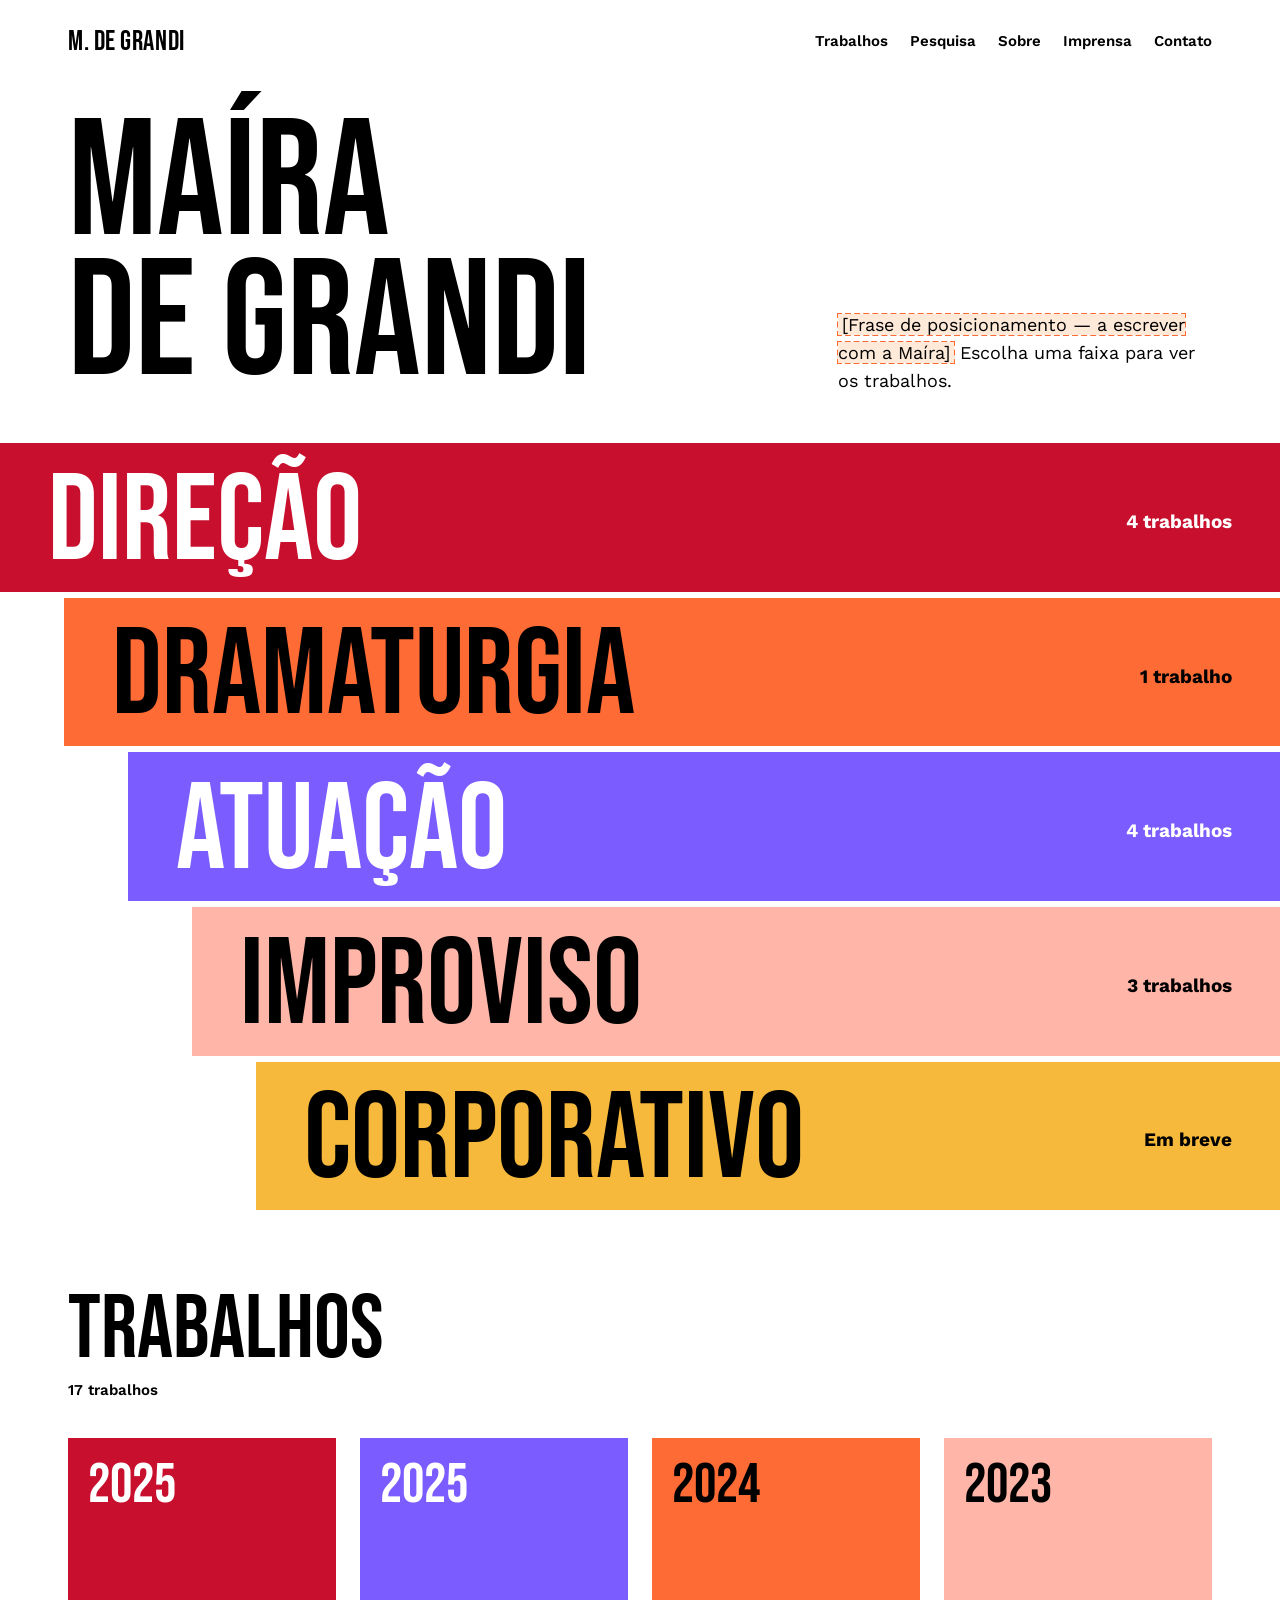
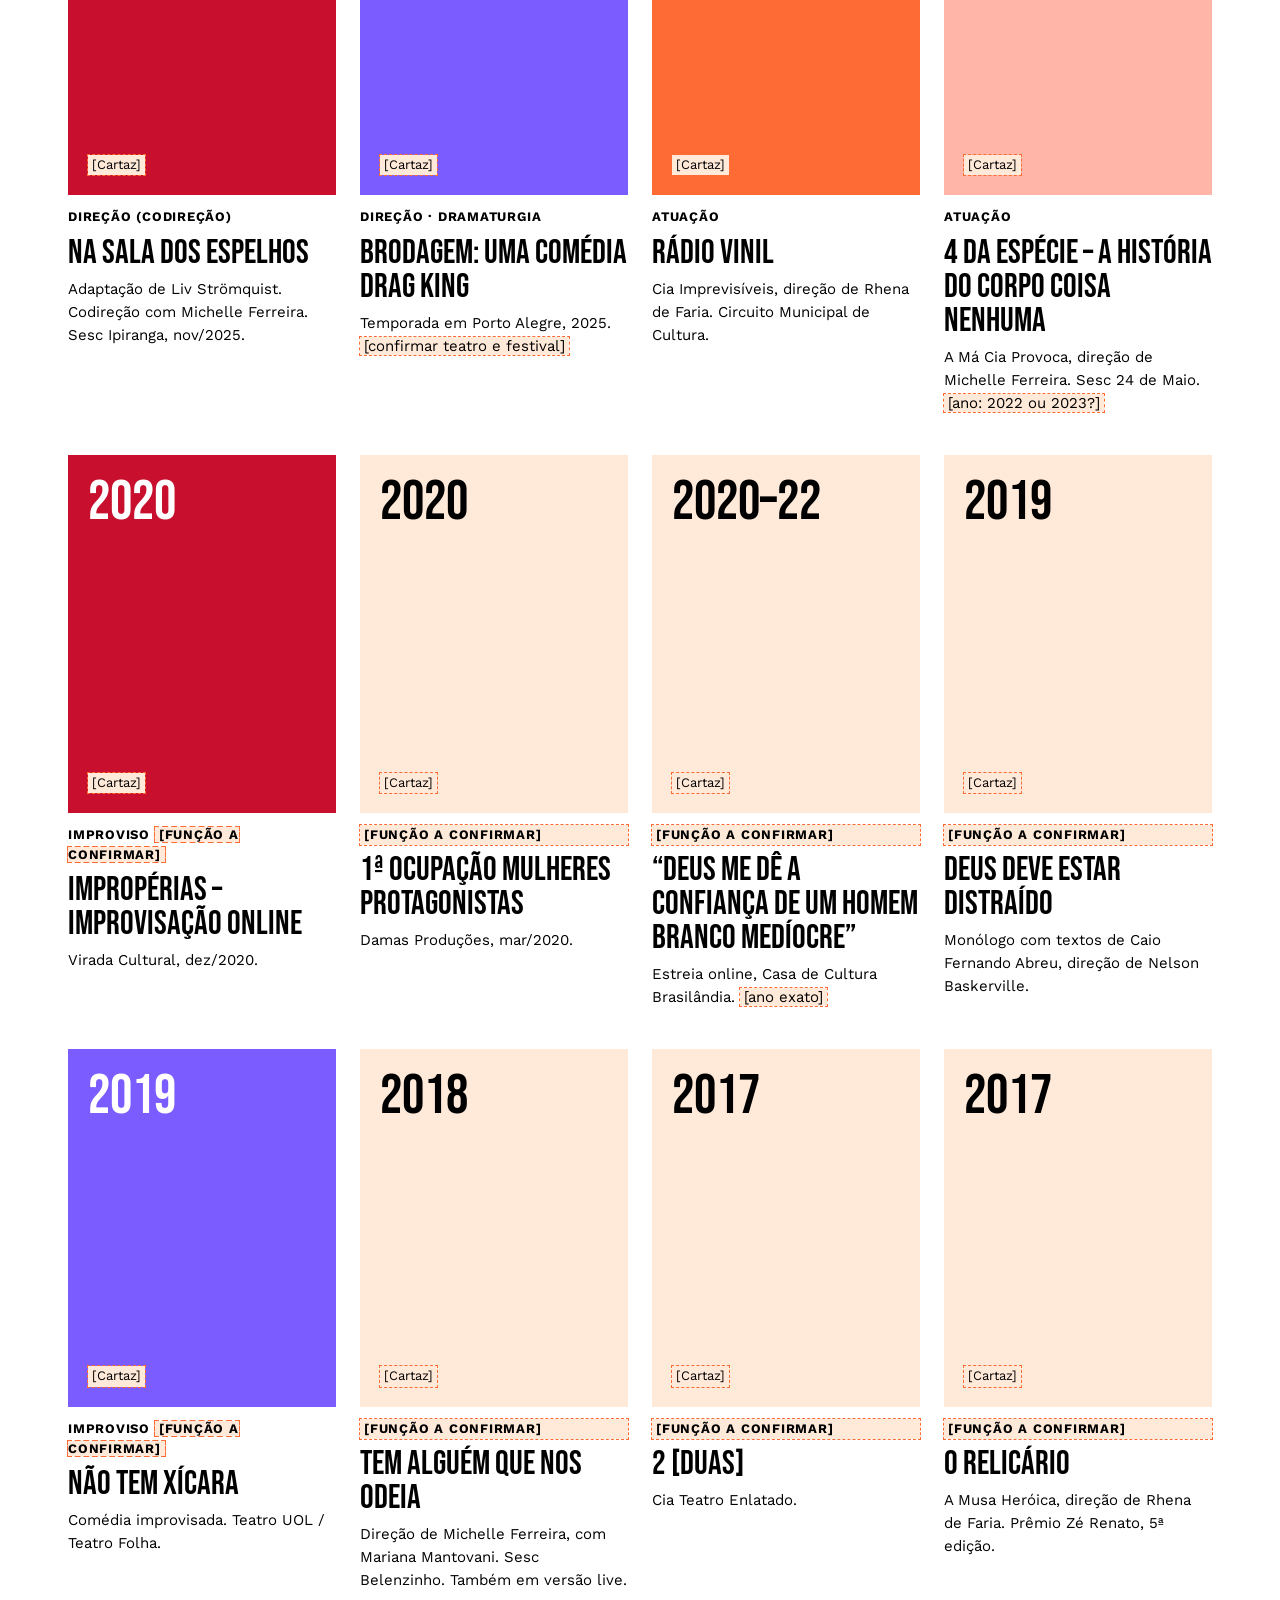
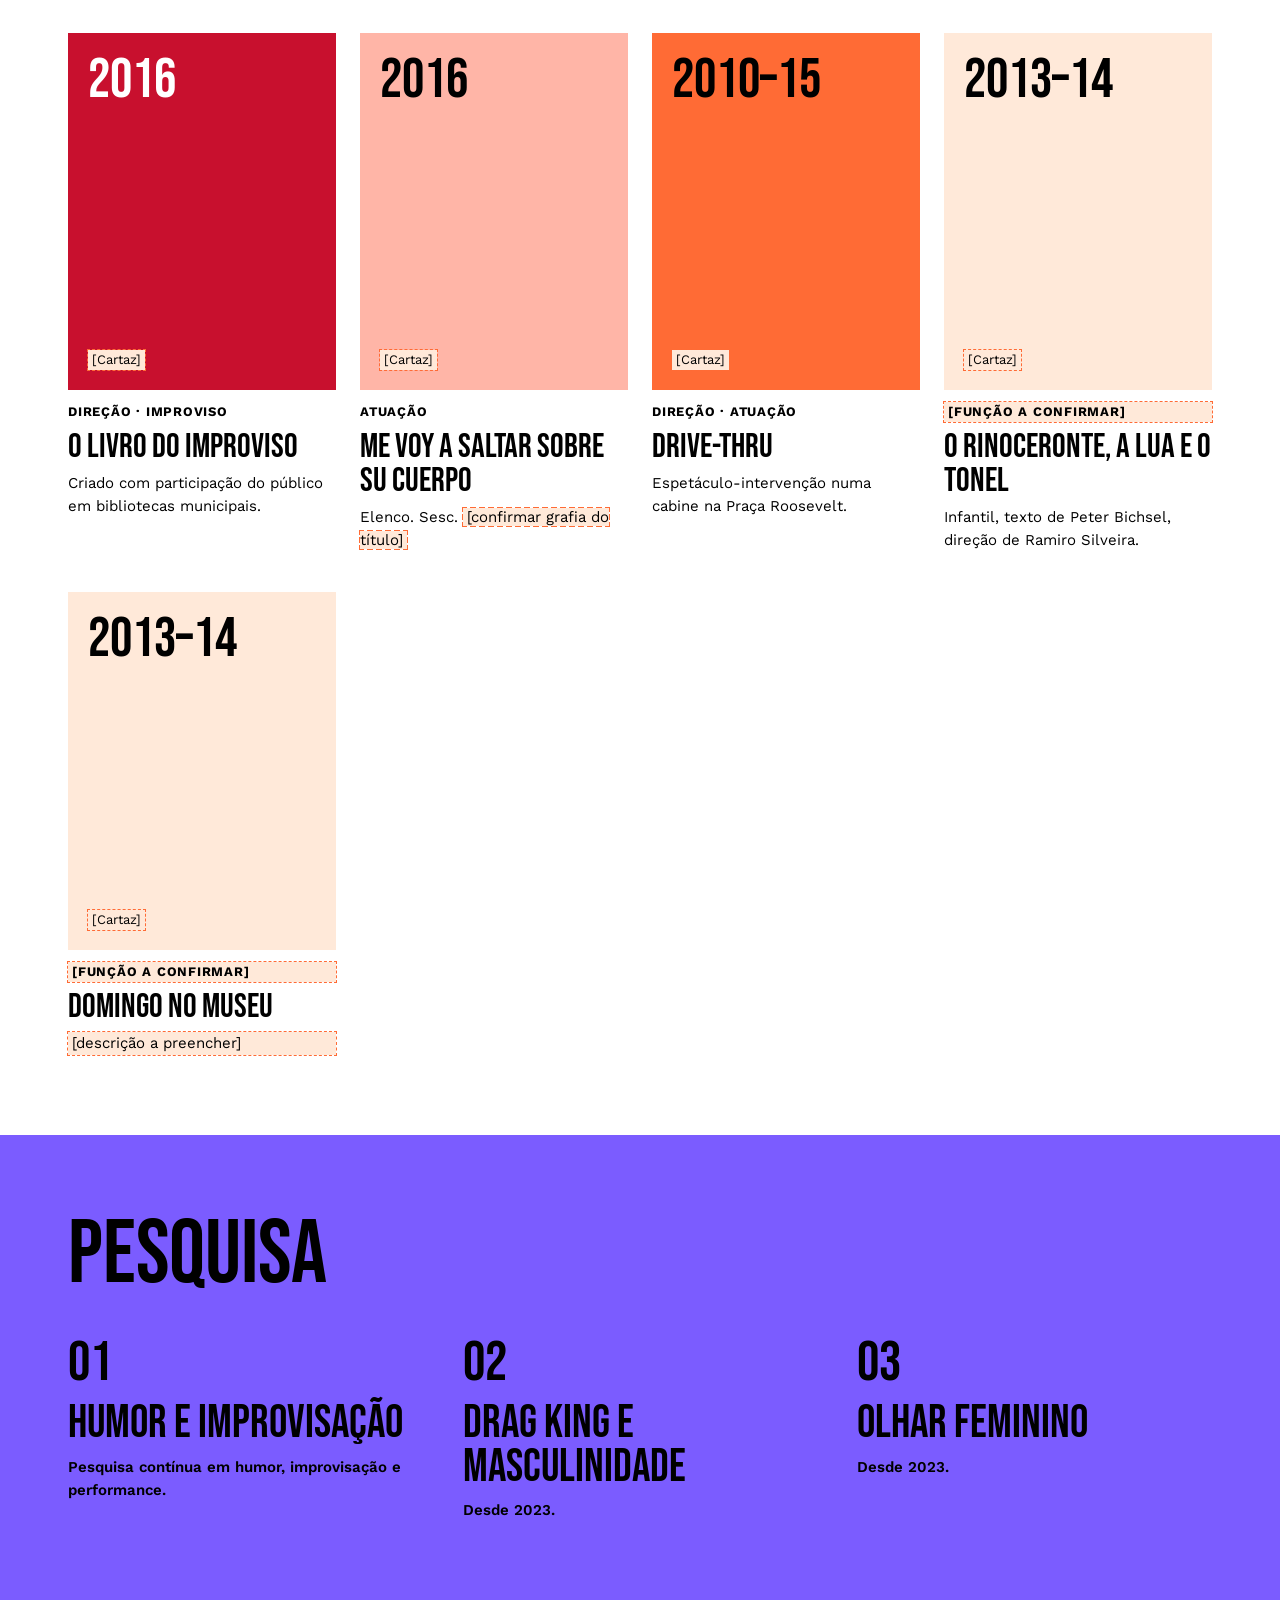
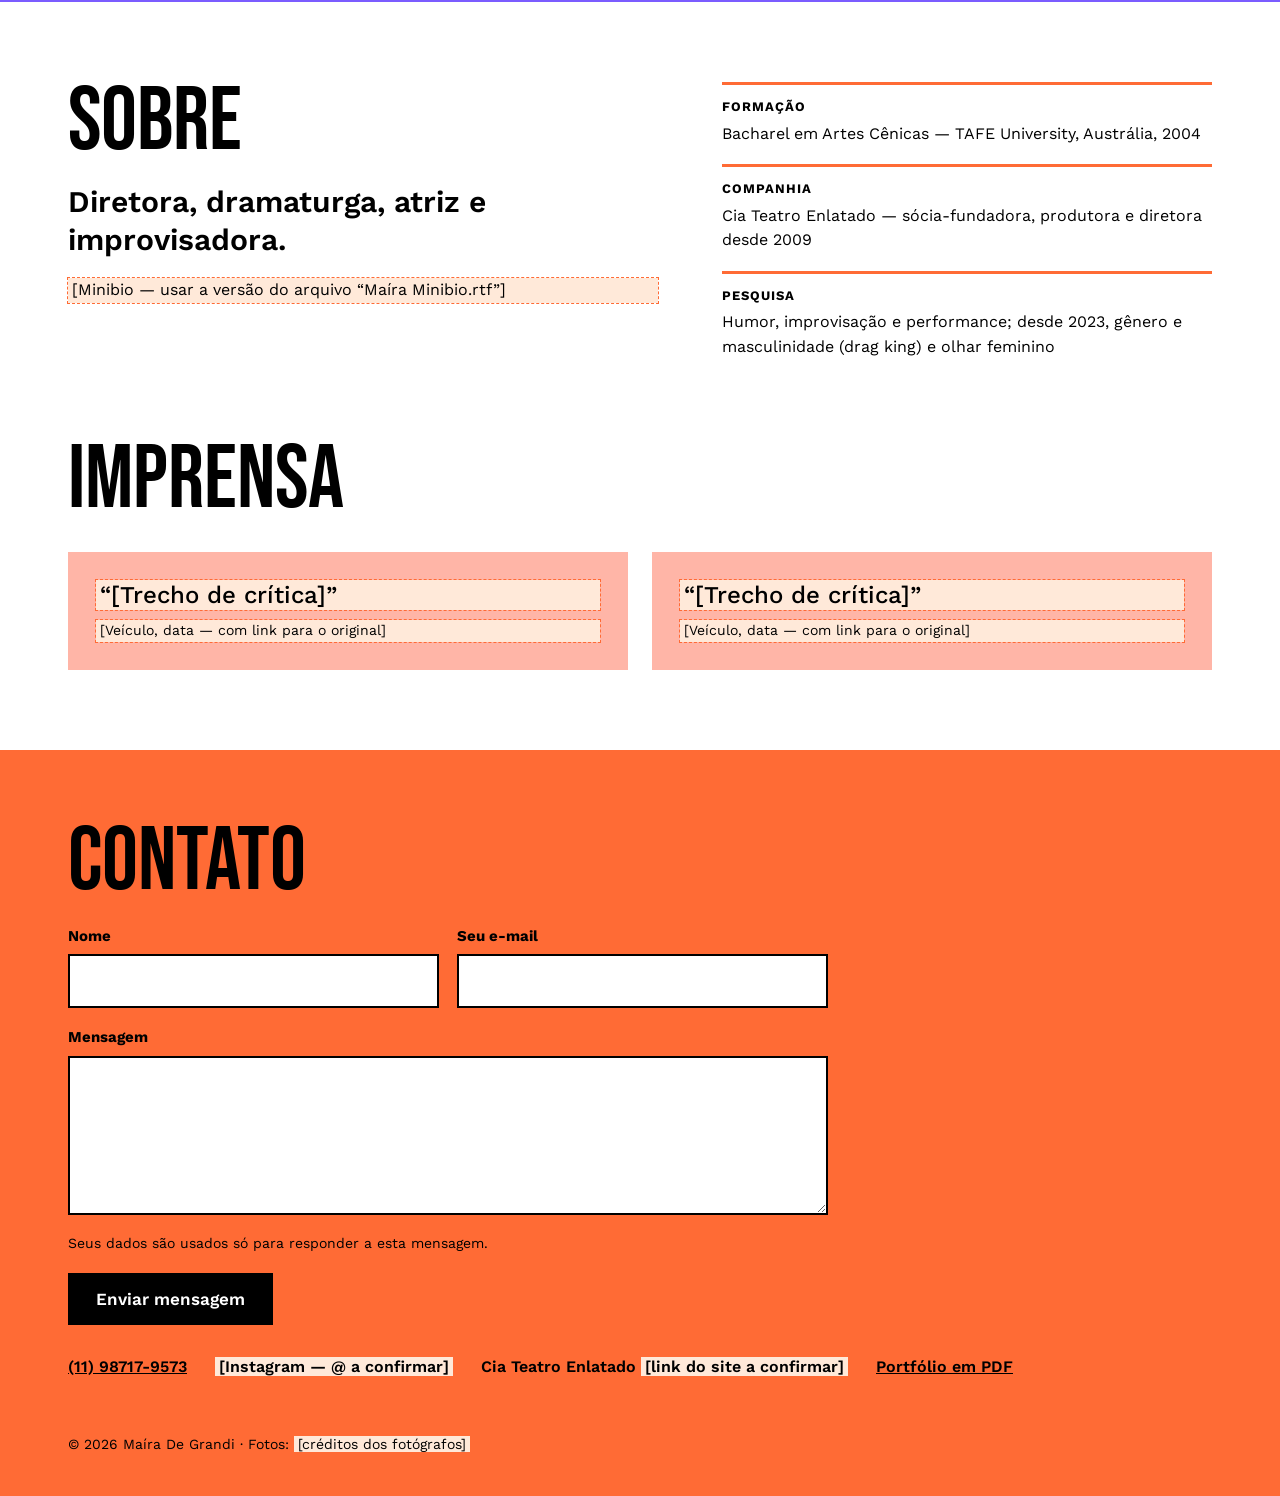
==== index.html @ 003f46dc "Add files via upload" ====
<!doctype html>
<html lang="pt-BR">
<head>
<meta charset="utf-8">
<meta name="viewport" content="width=device-width, initial-scale=1">
<title>Maíra De Grandi — direção, dramaturgia, atuação e improviso</title>
<meta name="description" content="Maíra De Grandi: diretora, dramaturga, atriz e improvisadora. Trabalhos, pesquisa e contato.">
<link rel="canonical" href="https://mairadegrandi.com.br/">
<meta property="og:type" content="website">
<meta property="og:title" content="Maíra De Grandi">
<meta property="og:description" content="Diretora, dramaturga, atriz e improvisadora.">
<meta property="og:url" content="https://mairadegrandi.com.br/">
<link rel="icon" href="favicon.svg" type="image/svg+xml">
<link rel="preload" href="fontes/bebas-neue-latin-400-normal.woff2" as="font" type="font/woff2" crossorigin>
<link rel="stylesheet" href="css/estilo.css">
</head>
<body>

<!--
  COMO ACHAR O QUE FALTA: tudo entre [colchetes] e com a classe "pendente"
  é conteúdo provisório, a preencher antes de publicar.
  Instruções de edição: veja o arquivo COMO-EDITAR.md
-->

<a class="pular" href="#trabalhos">Pular para os trabalhos</a>

<header class="topo-barra">
  <a class="marca" href="#topo">M. De Grandi</a>
  <nav aria-label="Principal" class="menu">
    <a href="#trabalhos">Trabalhos</a>
    <a href="#pesquisa">Pesquisa</a>
    <a href="#sobre">Sobre</a>
    <a href="#imprensa">Imprensa</a>
    <a href="#contato">Contato</a>
  </nav>
</header>

<main>

<section id="topo" class="abertura">
  <h1>Maíra<br>De Grandi</h1>
  <p class="abertura__texto"><span class="pendente">[Frase de posicionamento — a escrever com a Maíra]</span> Escolha uma faixa para ver os trabalhos.</p>
</section>

<!-- FAIXAS: cada botão filtra os trabalhos pelo papel em data-papel -->
<nav aria-label="Filtrar trabalhos por papel" class="faixas" id="faixas">
  <button type="button" class="faixa faixa--direcao" data-papel="direcao" aria-pressed="false" aria-controls="lista-trabalhos">
    <span class="faixa__nome">Direção</span><span class="faixa__estado"></span>
  </button>
  <button type="button" class="faixa faixa--dramaturgia" data-papel="dramaturgia" aria-pressed="false" aria-controls="lista-trabalhos">
    <span class="faixa__nome">Dramaturgia</span><span class="faixa__estado"></span>
  </button>
  <button type="button" class="faixa faixa--atuacao" data-papel="atuacao" aria-pressed="false" aria-controls="lista-trabalhos">
    <span class="faixa__nome">Atuação</span><span class="faixa__estado"></span>
  </button>
  <button type="button" class="faixa faixa--improviso" data-papel="improviso" aria-pressed="false" aria-controls="lista-trabalhos">
    <span class="faixa__nome">Improviso</span><span class="faixa__estado"></span>
  </button>
  <button type="button" class="faixa faixa--corporativo" data-papel="corporativo" aria-pressed="false" aria-controls="lista-trabalhos">
    <span class="faixa__nome">Corporativo</span><span class="faixa__estado"></span>
  </button>
</nav>

<section id="trabalhos" class="secao" aria-labelledby="trabalhos-titulo">
  <div class="secao__cabeca">
    <div>
      <h2 id="trabalhos-titulo">Trabalhos</h2>
      <p class="trabalhos__status" id="trabalhos-status" aria-live="polite"></p>
    </div>
    <button type="button" class="botao botao--violeta" id="ver-todos">Ver todos</button>
  </div>

  <!--
    LISTA DE TRABALHOS
    data-papeis: papéis da Maíra no trabalho, separados por espaço
      (direcao, dramaturgia, atuacao, improviso, corporativo).
      Vazio = função ainda não confirmada (aparece só em "Ver todos").
    card__img--xxx: cor do card (direcao, dramaturgia, atuacao, improviso, corporativo, pendente).
  -->
  <div class="grade" id="lista-trabalhos">

    <article class="card" data-papeis="direcao">
      <div class="card__img card__img--direcao"><span class="card__ano">2025</span><span class="pendente">[Cartaz]</span></div>
      <p class="card__tags">Direção (codireção)</p>
      <h3 class="card__titulo">Na Sala dos Espelhos</h3>
      <p class="card__info">Adaptação de Liv Strömquist. Codireção com Michelle Ferreira. Sesc Ipiranga, nov/2025.</p>
    </article>

    <article class="card" data-papeis="direcao dramaturgia">
      <div class="card__img card__img--atuacao"><span class="card__ano">2025</span><span class="pendente">[Cartaz]</span></div>
      <p class="card__tags">Direção · Dramaturgia</p>
      <h3 class="card__titulo">Brodagem: uma comédia drag king</h3>
      <p class="card__info">Temporada em Porto Alegre, 2025. <span class="pendente">[confirmar teatro e festival]</span></p>
    </article>

    <article class="card" data-papeis="atuacao">
      <div class="card__img card__img--dramaturgia"><span class="card__ano">2024</span><span class="pendente">[Cartaz]</span></div>
      <p class="card__tags">Atuação</p>
      <h3 class="card__titulo">Rádio Vinil</h3>
      <p class="card__info">Cia Imprevisíveis, direção de Rhena de Faria. Circuito Municipal de Cultura.</p>
    </article>

    <article class="card" data-papeis="atuacao">
      <div class="card__img card__img--improviso"><span class="card__ano">2023</span><span class="pendente">[Cartaz]</span></div>
      <p class="card__tags">Atuação</p>
      <h3 class="card__titulo">4 da Espécie – a história do corpo coisa nenhuma</h3>
      <p class="card__info">A Má Cia Provoca, direção de Michelle Ferreira. Sesc 24 de Maio. <span class="pendente">[ano: 2022 ou 2023?]</span></p>
    </article>

    <article class="card" data-papeis="improviso">
      <div class="card__img card__img--direcao"><span class="card__ano">2020</span><span class="pendente">[Cartaz]</span></div>
      <p class="card__tags">Improviso <span class="pendente">[função a confirmar]</span></p>
      <h3 class="card__titulo">ImpropériAs – Improvisação Online</h3>
      <p class="card__info">Virada Cultural, dez/2020.</p>
    </article>

    <article class="card" data-papeis="">
      <div class="card__img card__img--pendente"><span class="card__ano">2020</span><span class="pendente">[Cartaz]</span></div>
      <p class="card__tags pendente">[função a confirmar]</p>
      <h3 class="card__titulo">1ª Ocupação Mulheres Protagonistas</h3>
      <p class="card__info">Damas Produções, mar/2020.</p>
    </article>

    <article class="card" data-papeis="">
      <div class="card__img card__img--pendente"><span class="card__ano">2020–22</span><span class="pendente">[Cartaz]</span></div>
      <p class="card__tags pendente">[função a confirmar]</p>
      <h3 class="card__titulo">“Deus me dê a confiança de um homem branco medíocre”</h3>
      <p class="card__info">Estreia online, Casa de Cultura Brasilândia. <span class="pendente">[ano exato]</span></p>
    </article>

    <article class="card" data-papeis="">
      <div class="card__img card__img--pendente"><span class="card__ano">2019</span><span class="pendente">[Cartaz]</span></div>
      <p class="card__tags pendente">[função a confirmar]</p>
      <h3 class="card__titulo">Deus Deve Estar Distraído</h3>
      <p class="card__info">Monólogo com textos de Caio Fernando Abreu, direção de Nelson Baskerville.</p>
    </article>

    <article class="card" data-papeis="improviso">
      <div class="card__img card__img--atuacao"><span class="card__ano">2019</span><span class="pendente">[Cartaz]</span></div>
      <p class="card__tags">Improviso <span class="pendente">[função a confirmar]</span></p>
      <h3 class="card__titulo">Não Tem Xícara</h3>
      <p class="card__info">Comédia improvisada. Teatro UOL / Teatro Folha.</p>
    </article>

    <article class="card" data-papeis="">
      <div class="card__img card__img--pendente"><span class="card__ano">2018</span><span class="pendente">[Cartaz]</span></div>
      <p class="card__tags pendente">[função a confirmar]</p>
      <h3 class="card__titulo">Tem Alguém que nos Odeia</h3>
      <p class="card__info">Direção de Michelle Ferreira, com Mariana Mantovani. Sesc Belenzinho. Também em versão live.</p>
    </article>

    <article class="card" data-papeis="">
      <div class="card__img card__img--pendente"><span class="card__ano">2017</span><span class="pendente">[Cartaz]</span></div>
      <p class="card__tags pendente">[função a confirmar]</p>
      <h3 class="card__titulo">2 [duas]</h3>
      <p class="card__info">Cia Teatro Enlatado.</p>
    </article>

    <article class="card" data-papeis="">
      <div class="card__img card__img--pendente"><span class="card__ano">2017</span><span class="pendente">[Cartaz]</span></div>
      <p class="card__tags pendente">[função a confirmar]</p>
      <h3 class="card__titulo">O Relicário</h3>
      <p class="card__info">A Musa Heróica, direção de Rhena de Faria. Prêmio Zé Renato, 5ª edição.</p>
    </article>

    <article class="card" data-papeis="direcao improviso">
      <div class="card__img card__img--direcao"><span class="card__ano">2016</span><span class="pendente">[Cartaz]</span></div>
      <p class="card__tags">Direção · Improviso</p>
      <h3 class="card__titulo">O Livro do Improviso</h3>
      <p class="card__info">Criado com participação do público em bibliotecas municipais.</p>
    </article>

    <article class="card" data-papeis="atuacao">
      <div class="card__img card__img--improviso"><span class="card__ano">2016</span><span class="pendente">[Cartaz]</span></div>
      <p class="card__tags">Atuação</p>
      <h3 class="card__titulo">Me voy a saltar sobre su cuerpo</h3>
      <p class="card__info">Elenco. Sesc. <span class="pendente">[confirmar grafia do título]</span></p>
    </article>

    <article class="card" data-papeis="direcao atuacao">
      <div class="card__img card__img--dramaturgia"><span class="card__ano">2010–15</span><span class="pendente">[Cartaz]</span></div>
      <p class="card__tags">Direção · Atuação</p>
      <h3 class="card__titulo">Drive-Thru</h3>
      <p class="card__info">Espetáculo-intervenção numa cabine na Praça Roosevelt.</p>
    </article>

    <article class="card" data-papeis="">
      <div class="card__img card__img--pendente"><span class="card__ano">2013–14</span><span class="pendente">[Cartaz]</span></div>
      <p class="card__tags pendente">[função a confirmar]</p>
      <h3 class="card__titulo">O Rinoceronte, a Lua e o Tonel</h3>
      <p class="card__info">Infantil, texto de Peter Bichsel, direção de Ramiro Silveira.</p>
    </article>

    <article class="card" data-papeis="">
      <div class="card__img card__img--pendente"><span class="card__ano">2013–14</span><span class="pendente">[Cartaz]</span></div>
      <p class="card__tags pendente">[função a confirmar]</p>
      <h3 class="card__titulo">Domingo no Museu</h3>
      <p class="card__info pendente">[descrição a preencher]</p>
    </article>

  </div>

  <p class="vazio pendente" id="trabalhos-vazio" hidden>[Trabalhos corporativos — a preencher com a Maíra]</p>
</section>

<section id="pesquisa" class="pesquisa" aria-labelledby="pesquisa-titulo">
  <div class="pesquisa__dentro">
    <h2 id="pesquisa-titulo" class="pesquisa__titulo">Pesquisa</h2>
    <div class="pesquisa__eixos">
      <div class="eixo">
        <span class="eixo__num">01</span>
        <h3>Humor e improvisação</h3>
        <p>Pesquisa contínua em humor, improvisação e performance.</p>
      </div>
      <div class="eixo">
        <span class="eixo__num">02</span>
        <h3>Drag king e masculinidade</h3>
        <p>Desde 2023.</p>
      </div>
      <div class="eixo">
        <span class="eixo__num">03</span>
        <h3>Olhar feminino</h3>
        <p>Desde 2023.</p>
      </div>
    </div>
  </div>
</section>

<section id="sobre" class="secao sobre" aria-labelledby="sobre-titulo">
  <div class="sobre__texto">
    <h2 id="sobre-titulo">Sobre</h2>
    <p class="sobre__lead">Diretora, dramaturga, atriz e improvisadora.</p>
    <p class="pendente">[Minibio — usar a versão do arquivo “Maíra Minibio.rtf”]</p>
  </div>
  <dl class="fatos">
    <div>
      <dt>Formação</dt>
      <dd>Bacharel em Artes Cênicas — TAFE University, Austrália, 2004</dd>
    </div>
    <div>
      <dt>Companhia</dt>
      <dd>Cia Teatro Enlatado — sócia-fundadora, produtora e diretora desde 2009</dd>
    </div>
    <div>
      <dt>Pesquisa</dt>
      <dd>Humor, improvisação e performance; desde 2023, gênero e masculinidade (drag king) e olhar feminino</dd>
    </div>
  </dl>
</section>

<section id="imprensa" class="secao imprensa" aria-labelledby="imprensa-titulo">
  <h2 id="imprensa-titulo">Imprensa</h2>
  <div class="citacoes">
    <figure class="citacao">
      <blockquote class="pendente">“[Trecho de crítica]”</blockquote>
      <figcaption class="pendente">[Veículo, data — com link para o original]</figcaption>
    </figure>
    <figure class="citacao">
      <blockquote class="pendente">“[Trecho de crítica]”</blockquote>
      <figcaption class="pendente">[Veículo, data — com link para o original]</figcaption>
    </figure>
  </div>
</section>

</main>

<footer id="contato" class="rodape">
  <div class="rodape__dentro">
    <h2>Contato</h2>

    <!--
      FORMULÁRIO DE CONTATO (serviço Formspree)
      As mensagens chegam no e-mail cadastrado no formulário do Formspree;
      esse e-mail não aparece no código do site.
      Para ativar: troque COLE-AQUI-O-ID no endereço abaixo pelo ID do formulário
      (o código que vem depois de /f/ no painel do Formspree).
    -->
    <form class="form" id="form-contato" action="https://formspree.io/f/xbggkrgr" method="POST">
      <input type="hidden" name="subject" value="Nova mensagem pelo site mairadegrandi.com.br">
      <!-- armadilha contra spam: pessoas não veem este campo, robôs preenchem -->
      <input type="text" name="_gotcha" class="form__isca" tabindex="-1" autocomplete="off" aria-hidden="true">

      <div class="form__linha">
        <div class="form__campo">
          <label for="f-nome">Nome</label>
          <input id="f-nome" name="name" type="text" autocomplete="name" required>
        </div>
        <div class="form__campo">
          <label for="f-email">Seu e-mail</label>
          <input id="f-email" name="email" type="email" autocomplete="email" required>
        </div>
      </div>
      <div class="form__campo">
        <label for="f-mensagem">Mensagem</label>
        <textarea id="f-mensagem" name="message" rows="5" required></textarea>
      </div>
      <p class="form__aviso">Seus dados são usados só para responder a esta mensagem.</p>
      <div class="form__acoes">
        <button type="submit" class="botao botao--escuro" id="form-enviar">Enviar mensagem</button>
        <p class="form__status" id="form-status" role="status" aria-live="polite"></p>
      </div>
    </form>

    <ul class="rodape__links">
      <li><a href="tel:+5511987179573">(11) 98717-9573</a></li>
      <li><span class="pendente">[Instagram — @ a confirmar]</span></li>
      <li>Cia Teatro Enlatado <span class="pendente">[link do site a confirmar]</span></li>
      <li><a href="portfolio-maira-de-grandi.pdf">Portfólio em PDF</a></li>
    </ul>
    <p class="rodape__creditos">© 2026 Maíra De Grandi · Fotos: <span class="pendente">[créditos dos fotógrafos]</span></p>
  </div>
</footer>

<script src="js/filtro.js"></script>
<script src="js/contato.js"></script>
</body>
</html>
---- css/estilo.css ----
/* ============================================================
   Site Maíra De Grandi — estilo
   Cores e fontes ficam nas variáveis abaixo: mude aqui e o site
   inteiro acompanha.
   ============================================================ */

/* Fontes hospedadas no próprio site (licença SIL OFL, ver pasta fontes/) */
@font-face { font-family: 'Bebas Neue'; font-style: normal; font-weight: 400; font-display: swap; src: url('../fontes/bebas-neue-latin-400-normal.woff2') format('woff2'); }
@font-face { font-family: 'Work Sans'; font-style: normal; font-weight: 400; font-display: swap; src: url('../fontes/work-sans-latin-400-normal.woff2') format('woff2'); }
@font-face { font-family: 'Work Sans'; font-style: normal; font-weight: 500; font-display: swap; src: url('../fontes/work-sans-latin-500-normal.woff2') format('woff2'); }
@font-face { font-family: 'Work Sans'; font-style: normal; font-weight: 600; font-display: swap; src: url('../fontes/work-sans-latin-600-normal.woff2') format('woff2'); }
@font-face { font-family: 'Work Sans'; font-style: normal; font-weight: 700; font-display: swap; src: url('../fontes/work-sans-latin-700-normal.woff2') format('woff2'); }

:root {
  --vermelho: #C8102E;
  --laranja: #FF6B35;
  --violeta: #7B5CFF;
  --salmao: #FFB5A7;
  --mostarda: #F6B93B;
  --pendente: #FFE9D9;
  --texto: #000000;
  --fundo: #FFFFFF;

  --fonte-titulo: 'Bebas Neue', 'Arial Narrow', sans-serif;
  --fonte-texto: 'Work Sans', system-ui, -apple-system, 'Segoe UI', sans-serif;

  --largura: 1240px;
  --margem: clamp(16px, 4vw, 48px);
}

*, *::before, *::after { box-sizing: border-box; }

html { scroll-behavior: smooth; }
@media (prefers-reduced-motion: reduce) {
  html { scroll-behavior: auto; }
  *, *::before, *::after { transition: none !important; }
}

body {
  margin: 0;
  background: var(--fundo);
  color: var(--texto);
  font-family: var(--fonte-texto);
  font-size: 16px;
  line-height: 1.55;
  -webkit-font-smoothing: antialiased;
}

h1, h2, h3 { font-family: var(--fonte-titulo); font-weight: 400; margin: 0; line-height: 0.92; }
p { margin: 0; }

a { color: var(--texto); }
a:hover { text-decoration-thickness: 2px; }

:focus-visible { outline: 3px solid var(--texto); outline-offset: 3px; }

.pular {
  position: absolute; left: 16px; top: -60px;
  background: var(--mostarda); padding: 10px 16px; font-weight: 700; z-index: 10;
}
.pular:focus { top: 16px; }

/* Conteúdo provisório: fica marcado para ninguém esquecer de trocar */
.pendente { background: var(--pendente); outline: 1px dashed var(--laranja); padding: 0 4px; }

/* ---------- Barra do topo ---------- */
.topo-barra {
  max-width: var(--largura); margin: 0 auto; padding: 20px var(--margem);
  display: flex; flex-wrap: wrap; align-items: center; justify-content: space-between; gap: 12px 28px;
}
.marca { font-family: var(--fonte-titulo); font-size: 28px; letter-spacing: 0.02em; text-decoration: none; }
.menu { display: flex; flex-wrap: wrap; gap: 4px 22px; font-weight: 600; font-size: 15px; }
.menu a { text-decoration: none; padding: 10px 0; }
.menu a:hover { text-decoration: underline; }

/* ---------- Abertura ---------- */
.abertura {
  max-width: var(--largura); margin: 0 auto; padding: 32px var(--margem) 48px;
  display: flex; flex-wrap: wrap; align-items: flex-end; justify-content: space-between; gap: 24px 48px;
}
.abertura h1 { font-size: clamp(76px, 13vw, 190px); line-height: 0.84; }
.abertura__texto { max-width: 34ch; font-size: 18px; }

/* ---------- Faixas (filtro) ---------- */
.faixas { display: flex; flex-direction: column; gap: 6px; }

.faixa {
  display: flex; flex-wrap: wrap; align-items: center; justify-content: space-between; gap: 4px 16px;
  min-height: 44px; border: 0; margin: 0;
  padding: 0.12em var(--margem) 0.04em;
  font-family: var(--fonte-titulo); font-size: clamp(52px, 9.6vw, 140px); line-height: 1.05;
  text-align: left; color: var(--texto); cursor: pointer;
  transition: transform 0.2s ease, opacity 0.2s ease;
}
.faixa:hover { transform: translateX(10px); }
.faixa__estado { font-family: var(--fonte-texto); font-size: 19px; font-weight: 700; line-height: 1.3; }

/* escada: cada faixa começa um pouco mais à direita */
.faixa--direcao     { margin-left: 0;   background: var(--vermelho); color: #FFFFFF; }
.faixa--dramaturgia { margin-left: 5%;  background: var(--laranja); }
.faixa--atuacao     { margin-left: 10%; background: var(--violeta); color: #FFFFFF; }
.faixa--improviso   { margin-left: 15%; background: var(--salmao); }
.faixa--corporativo { margin-left: 20%; background: var(--mostarda); }

/* com um filtro ativo, as outras faixas ficam mais apagadas */
.faixas.filtrando .faixa[aria-pressed="false"] { opacity: 0.55; }
.faixas.filtrando .faixa[aria-pressed="false"]:hover { opacity: 0.85; }

/* ---------- Seções ---------- */
.secao { max-width: var(--largura); margin: 0 auto; padding: 80px var(--margem); }
.secao h2, .pesquisa__titulo, .rodape h2 { font-size: clamp(52px, 7vw, 92px); line-height: 0.9; }

.secao__cabeca {
  display: flex; flex-wrap: wrap; align-items: flex-end; justify-content: space-between; gap: 12px 24px;
  margin-bottom: 36px;
}
.trabalhos__status { margin-top: 8px; font-size: 15px; font-weight: 600; }

.botao {
  min-height: 44px; padding: 0 20px; border: 0; cursor: pointer;
  font-family: inherit; font-size: 15px; font-weight: 600; color: var(--texto);
}
.botao--violeta { background: var(--violeta); }
.botao:hover { text-decoration: underline; }

/* ---------- Cards de trabalhos ---------- */
.grade { display: grid; grid-template-columns: repeat(auto-fill, minmax(240px, 1fr)); gap: 40px 24px; }

.card { display: flex; flex-direction: column; gap: 8px; }
.card[hidden] { display: none; }
.card__img {
  aspect-ratio: 3 / 4; padding: 20px; margin-bottom: 4px;
  display: flex; flex-direction: column; justify-content: space-between; align-items: flex-start;
  overflow: hidden;
}
.card__img:has(img) { padding: 0; }
.card__img img { width: 100%; height: 100%; object-fit: cover; display: block; }
.card__img--direcao     { background: var(--vermelho); color: #FFFFFF; }
.card__img--dramaturgia { background: var(--laranja); }
.card__img--atuacao     { background: var(--violeta); color: #FFFFFF; }
.card__img--improviso   { background: var(--salmao); }
.card__img--corporativo { background: var(--mostarda); }
.card__img--pendente    { background: var(--pendente); }
.card__img .pendente { color: var(--texto); font-size: 13px; }
.card__ano { font-family: var(--fonte-titulo); font-size: 56px; line-height: 1; }
.card__tags { font-size: 13px; font-weight: 700; text-transform: uppercase; letter-spacing: 0.06em; }
.card__titulo { font-size: 34px; line-height: 1; }
.card__info { font-size: 15px; }

.vazio { padding: 32px; border: 2px dashed var(--mostarda); font-size: 17px; outline: none; }

/* ---------- Pesquisa ---------- */
.pesquisa { background: var(--violeta); }
.pesquisa__dentro { max-width: var(--largura); margin: 0 auto; padding: 80px var(--margem); }
.pesquisa__titulo { margin-bottom: 40px; }
.pesquisa__eixos { display: grid; grid-template-columns: repeat(auto-fit, minmax(240px, 1fr)); gap: 40px; }
.eixo { display: flex; flex-direction: column; gap: 10px; }
.eixo__num { font-family: var(--fonte-titulo); font-size: 56px; line-height: 1; }
.eixo h3 { font-size: 46px; line-height: 0.95; }
.eixo p { font-size: 15px; font-weight: 600; }

/* ---------- Sobre ---------- */
.sobre { display: flex; flex-wrap: wrap; gap: 40px 64px; }
.sobre__texto { flex: 1 1 420px; min-width: 0; display: flex; flex-direction: column; gap: 20px; }
.sobre__lead { font-size: clamp(22px, 2.6vw, 30px); font-weight: 600; line-height: 1.25; }
.fatos { flex: 1 1 320px; min-width: 0; margin: 0; display: flex; flex-direction: column; gap: 18px; }
.fatos > div { border-top: 3px solid var(--laranja); padding-top: 12px; }
.fatos dt { font-size: 13px; font-weight: 700; letter-spacing: 0.08em; text-transform: uppercase; }
.fatos dd { margin: 4px 0 0; }

/* ---------- Imprensa ---------- */
.imprensa { padding-top: 0; }
.imprensa h2 { margin-bottom: 32px; }
.citacoes { display: grid; grid-template-columns: repeat(auto-fit, minmax(280px, 1fr)); gap: 24px; }
.citacao { margin: 0; padding: 28px; border-left: 0; background: var(--salmao); display: flex; flex-direction: column; gap: 10px; }
.citacao blockquote { margin: 0; font-size: 24px; font-weight: 500; line-height: 1.25; }
.citacao figcaption { font-size: 14px; }

/* ---------- Rodapé / contato ---------- */
.rodape { background: var(--laranja); }
.rodape__dentro { max-width: var(--largura); margin: 0 auto; padding: 72px var(--margem) 40px; display: flex; flex-direction: column; gap: 22px; }
/* Formulário de contato */
.form { max-width: 760px; display: flex; flex-direction: column; gap: 18px; }
.form__linha { display: flex; flex-wrap: wrap; gap: 18px; }
.form__linha .form__campo { flex: 1 1 240px; min-width: 0; }
.form__campo { display: flex; flex-direction: column; gap: 6px; }
.form__campo label { font-weight: 700; font-size: 15px; }
.form__campo input, .form__campo textarea {
  font: inherit; font-size: 17px; color: var(--texto);
  background: #FFFFFF; border: 2px solid var(--texto); border-radius: 0;
  padding: 12px 14px; min-height: 48px; width: 100%;
}
.form__campo textarea { resize: vertical; min-height: 140px; }
.form__campo input:focus-visible, .form__campo textarea:focus-visible { outline: 3px solid var(--texto); outline-offset: 2px; }
.form__isca { position: absolute; left: -9999px; width: 1px; height: 1px; opacity: 0; }
.form__aviso { font-size: 14px; }
.form__acoes { display: flex; flex-wrap: wrap; align-items: center; gap: 12px 20px; }
.form__status { font-weight: 700; }
.botao--escuro { background: var(--texto); color: #FFFFFF; min-height: 52px; padding: 0 28px; font-size: 17px; }
.botao[disabled] { opacity: 0.6; cursor: wait; }
.rodape__links { list-style: none; margin: 0; padding: 0; display: flex; flex-wrap: wrap; align-items: center; gap: 10px 28px; font-weight: 600; }
.rodape__links a { display: inline-block; padding: 8px 0; }
.rodape__creditos { margin-top: 24px; font-size: 14px; }

/* ---------- Celular ---------- */
@media (max-width: 600px) {
  .faixa--dramaturgia { margin-left: 4%; }
  .faixa--atuacao     { margin-left: 8%; }
  .faixa--improviso   { margin-left: 12%; }
  .faixa--corporativo { margin-left: 16%; }
  .faixa:hover { transform: none; }

  /* duas colunas de cards no celular, para a lista não ficar enorme */
  .grade { grid-template-columns: repeat(2, minmax(0, 1fr)); gap: 32px 14px; }
  .card__img { padding: 12px; }
  .card__ano { font-size: 36px; }
  .card__titulo { font-size: 24px; }
  .card__tags { font-size: 11px; }
  .card__info { font-size: 14px; }
}
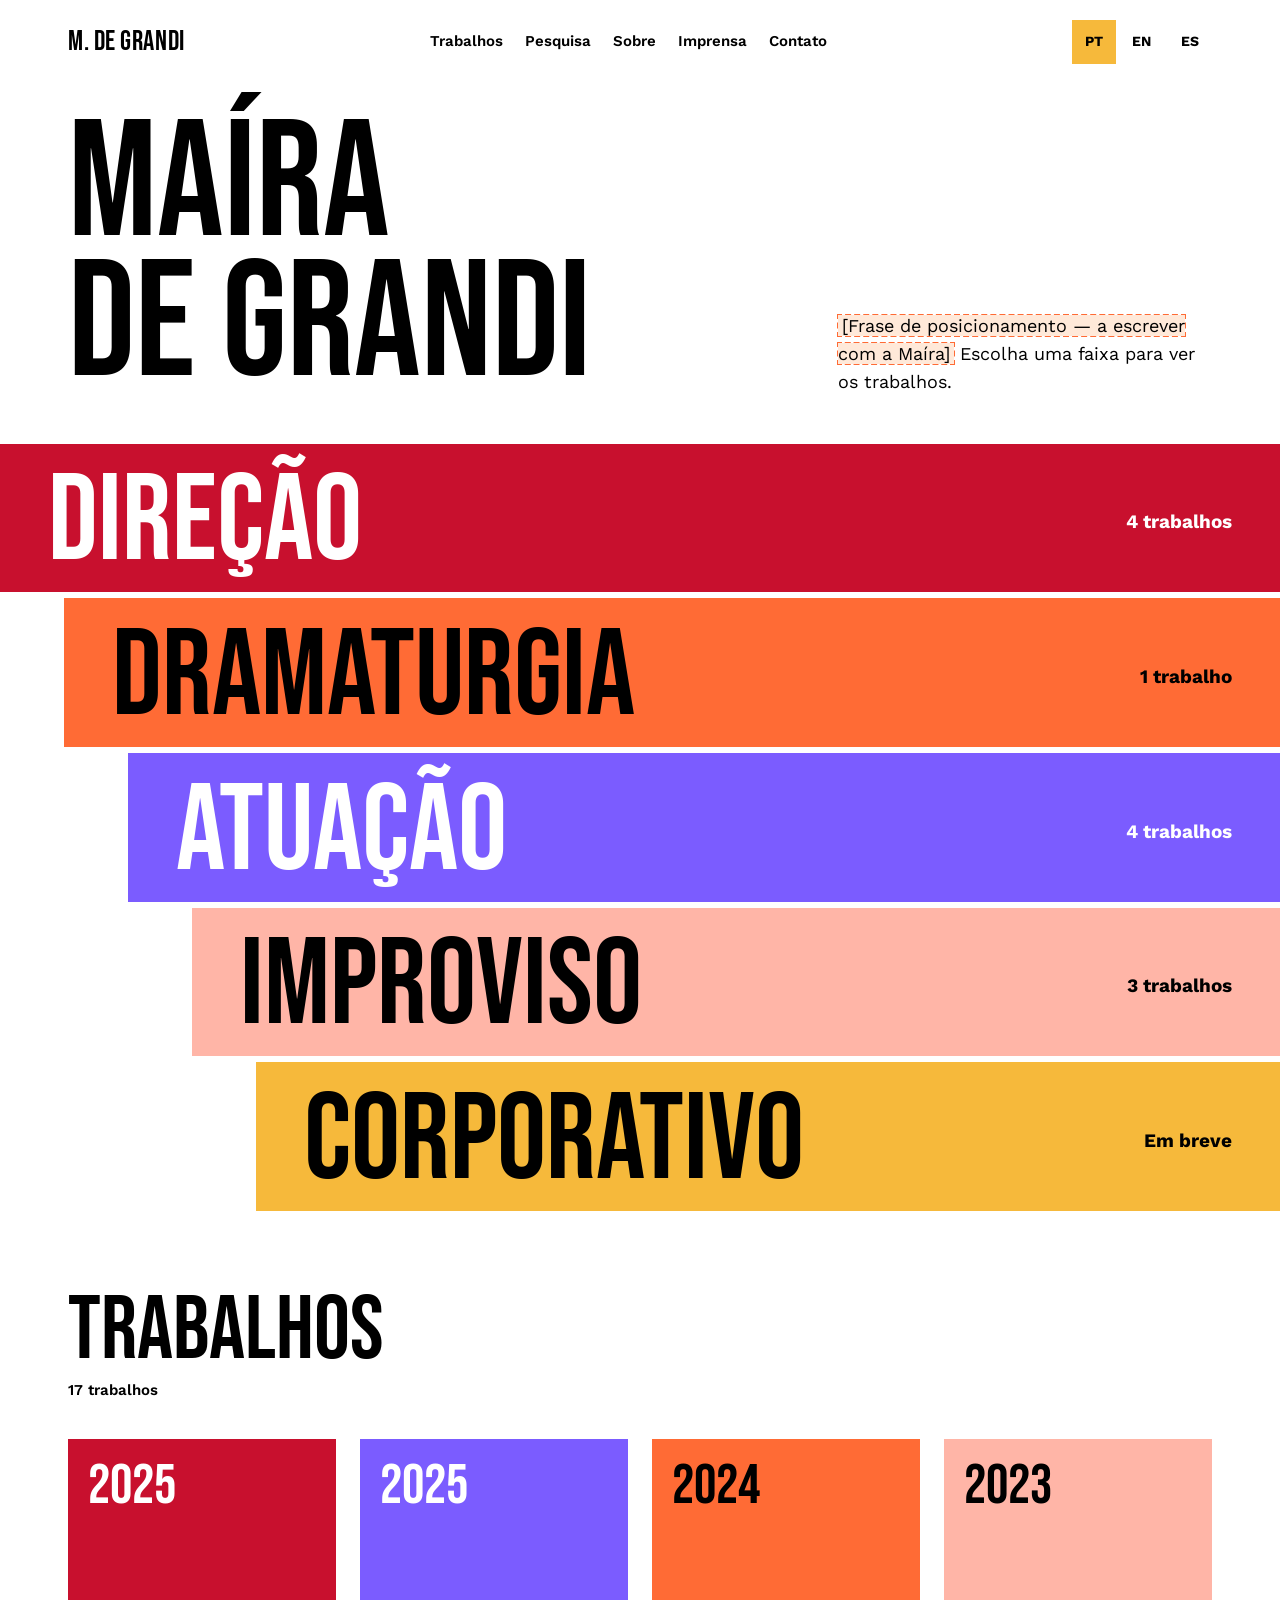
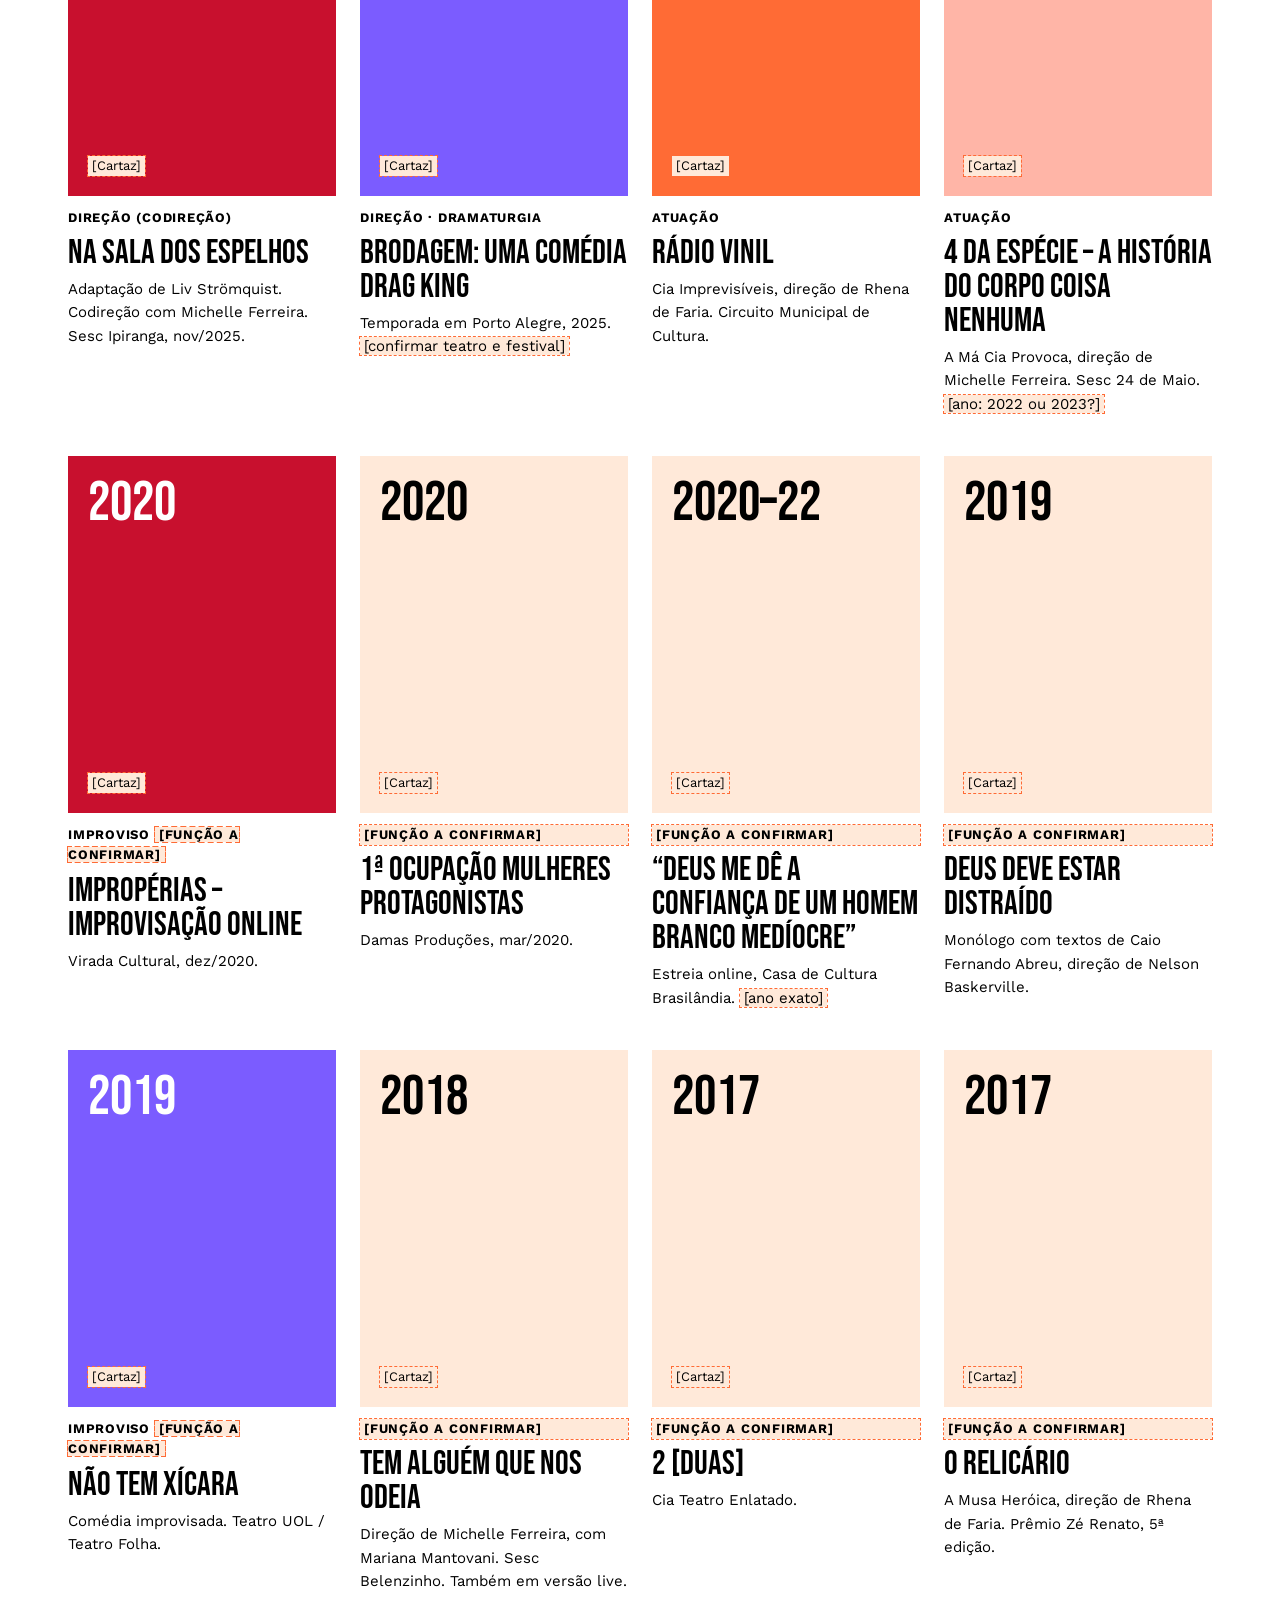
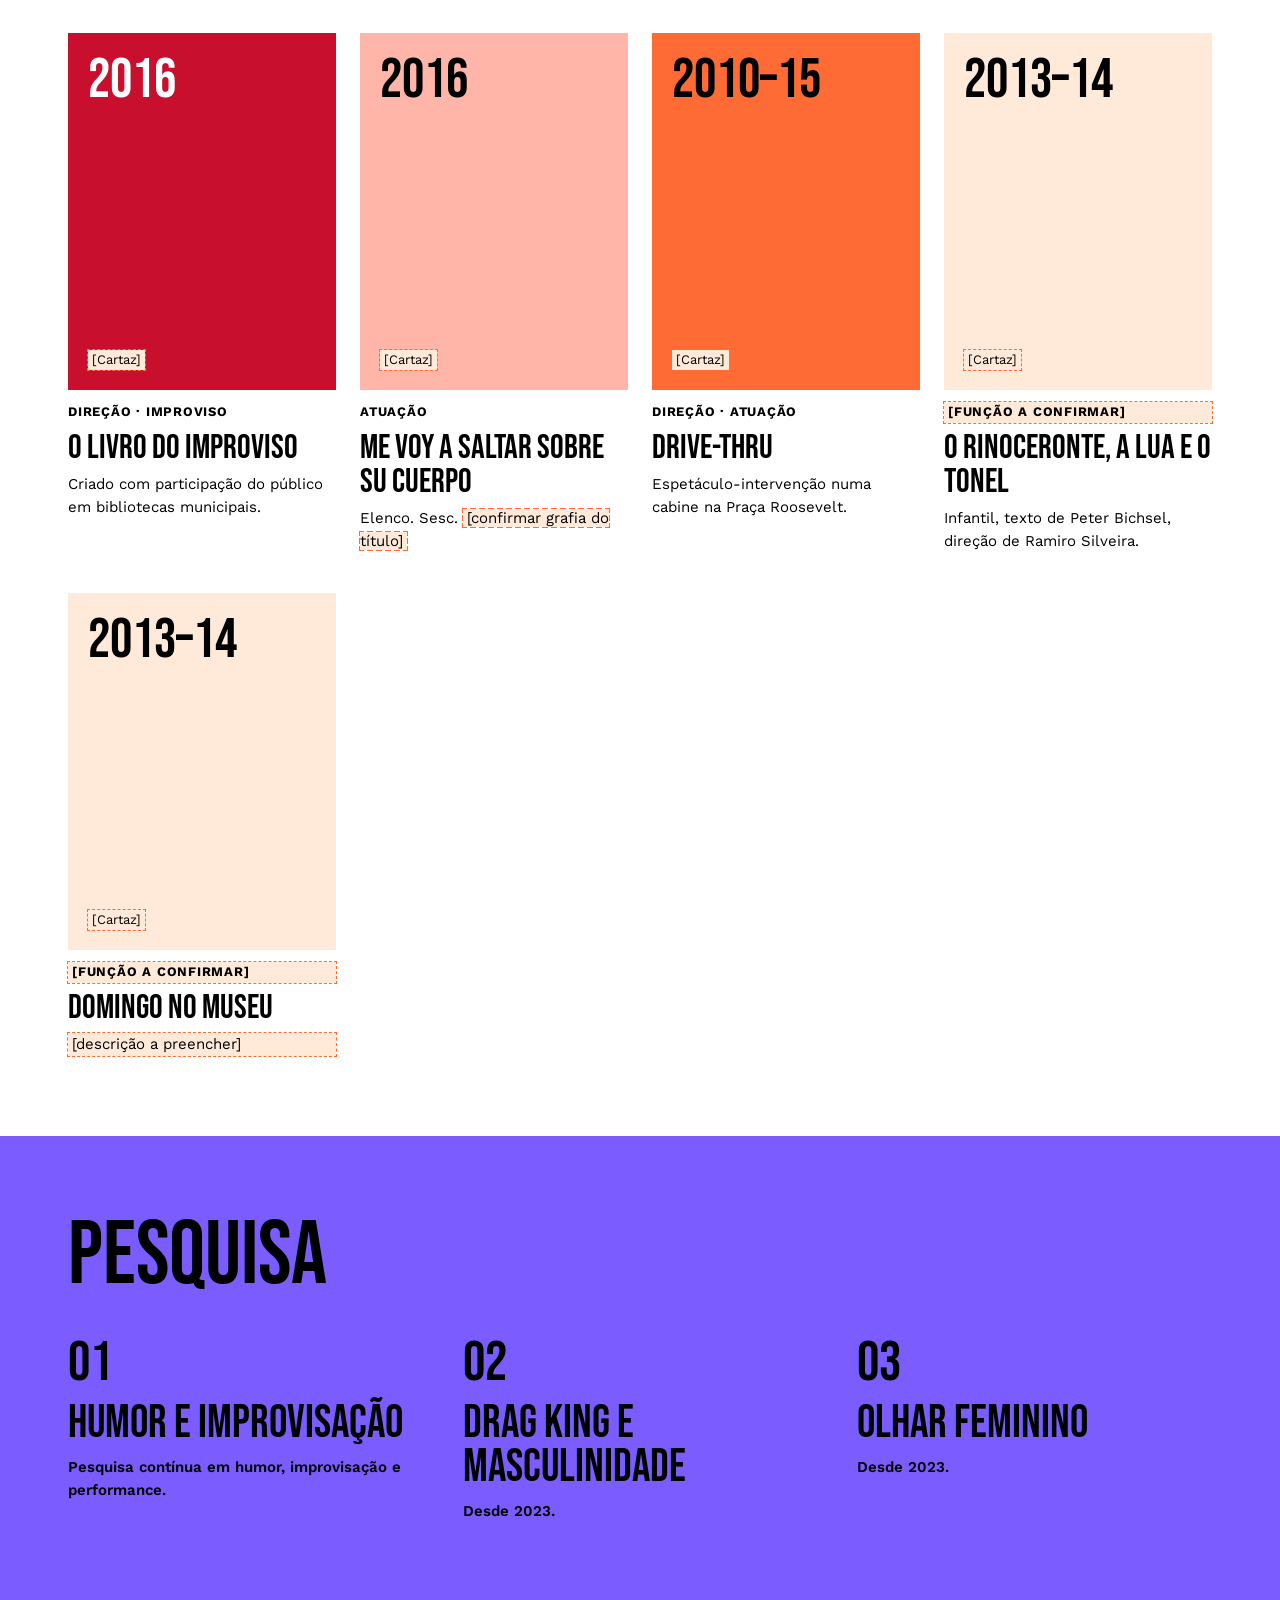
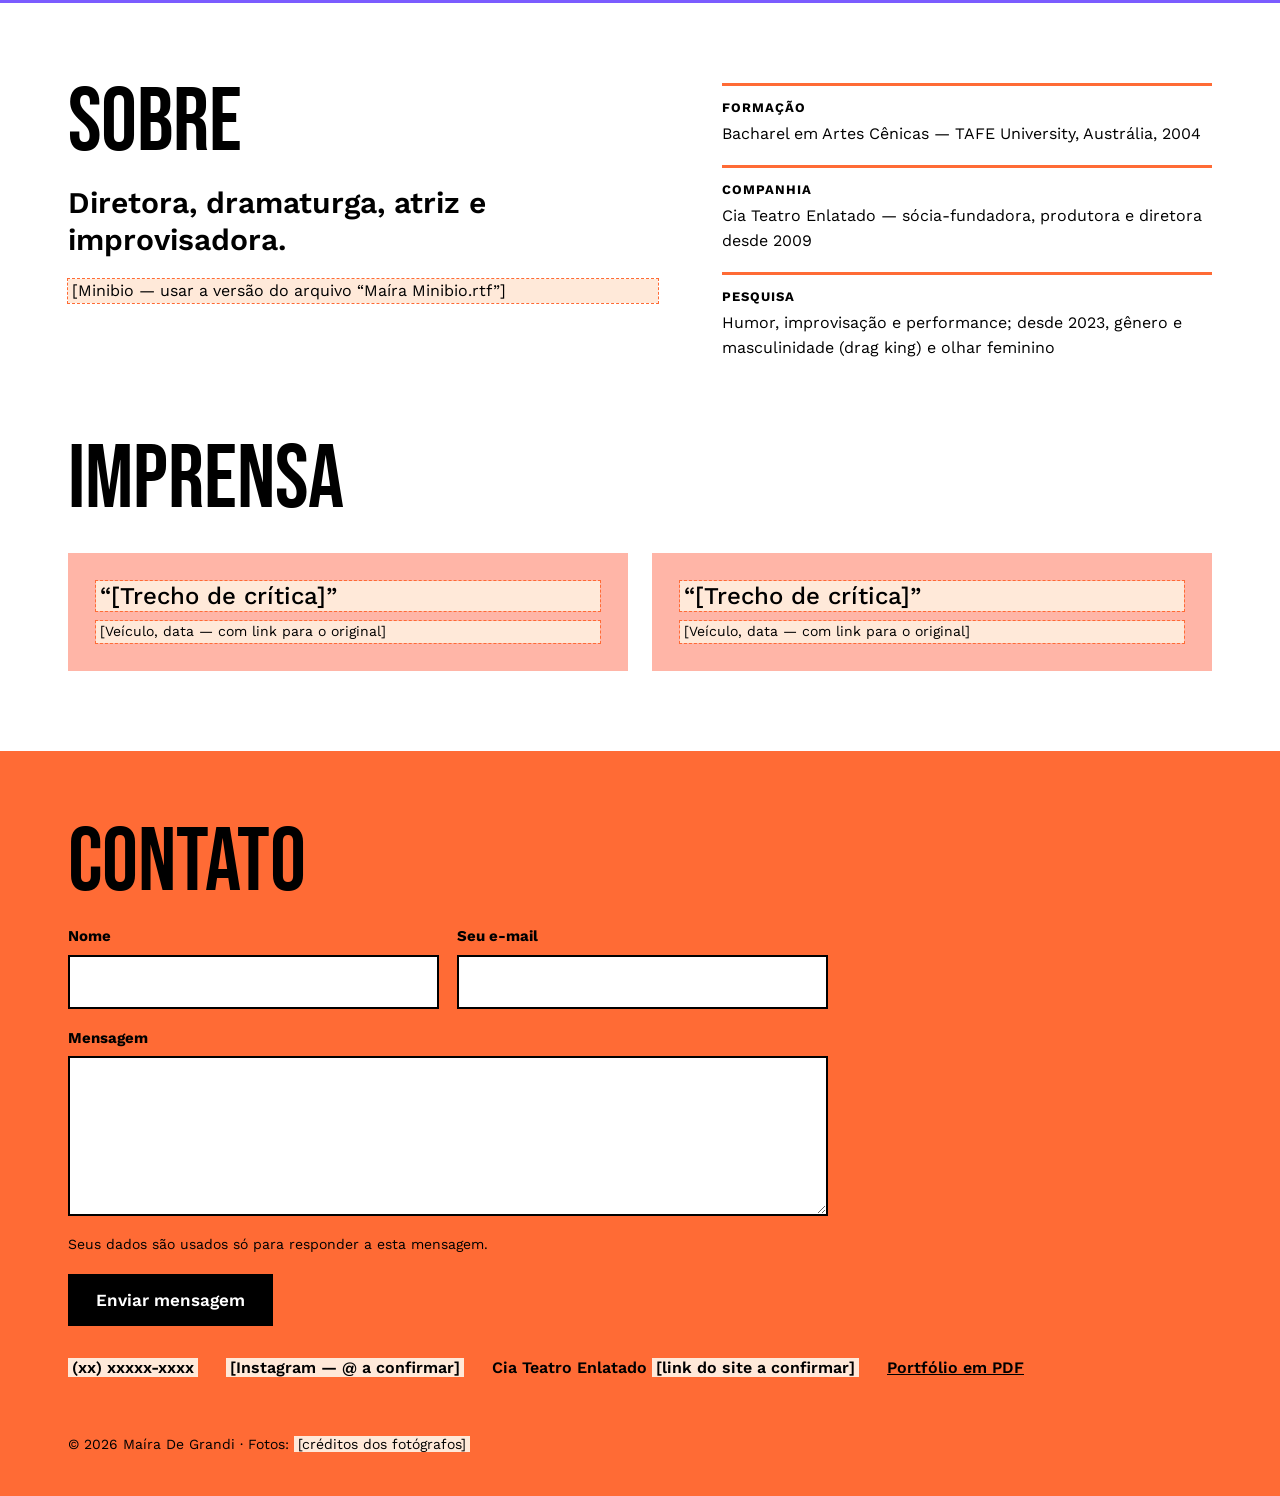
==== commit 60dec99f: "Add files via upload" ====
--- a/index.html
+++ b/index.html
@@ -10,6 +10,10 @@
 <meta property="og:title" content="Maíra De Grandi">
 <meta property="og:description" content="Diretora, dramaturga, atriz e improvisadora.">
 <meta property="og:url" content="https://mairadegrandi.com.br/">
+<link rel="alternate" hreflang="pt-BR" href="https://mairadegrandi.com.br/">
+<link rel="alternate" hreflang="en" href="https://mairadegrandi.com.br/en/">
+<link rel="alternate" hreflang="es" href="https://mairadegrandi.com.br/es/">
+<link rel="alternate" hreflang="x-default" href="https://mairadegrandi.com.br/">
 <link rel="icon" href="favicon.svg" type="image/svg+xml">
 <link rel="preload" href="fontes/bebas-neue-latin-400-normal.woff2" as="font" type="font/woff2" crossorigin>
 <link rel="stylesheet" href="css/estilo.css">
@@ -32,6 +36,11 @@
     <a href="#sobre">Sobre</a>
     <a href="#imprensa">Imprensa</a>
     <a href="#contato">Contato</a>
+  </nav>
+  <nav aria-label="Idioma" class="idiomas">
+    <a href="index.html" aria-current="page" lang="pt-BR" hreflang="pt-BR" title="Português">PT</a>
+    <a href="en/index.html" lang="en" hreflang="en" title="English">EN</a>
+    <a href="es/index.html" lang="es" hreflang="es" title="Español">ES</a>
   </nav>
 </header>
 
@@ -302,7 +311,8 @@
     </form>
 
     <ul class="rodape__links">
-      <li><a href="tel:+5511987179573">(11) 98717-9573</a></li>
+      <!-- TELEFONE: troque o texto e ative o link assim: <a href="tel:+55DDNUMERO">(DD) NNNNN-NNNN</a> -->
+      <li><span class="pendente">(xx) xxxxx-xxxx</span></li>
       <li><span class="pendente">[Instagram — @ a confirmar]</span></li>
       <li>Cia Teatro Enlatado <span class="pendente">[link do site a confirmar]</span></li>
       <li><a href="portfolio-maira-de-grandi.pdf">Portfólio em PDF</a></li>
--- a/css/estilo.css
+++ b/css/estilo.css
@@ -72,6 +72,16 @@
 .menu { display: flex; flex-wrap: wrap; gap: 4px 22px; font-weight: 600; font-size: 15px; }
 .menu a { text-decoration: none; padding: 10px 0; }
 .menu a:hover { text-decoration: underline; }
+
+/* Seletor de idioma */
+.idiomas { display: flex; gap: 4px; font-weight: 700; font-size: 14px; }
+.idiomas a {
+  display: inline-flex; align-items: center; justify-content: center;
+  min-width: 44px; min-height: 44px; padding: 0 8px; text-decoration: none;
+  border: 2px solid transparent;
+}
+.idiomas a:hover { border-color: var(--texto); }
+.idiomas a[aria-current="page"] { background: var(--mostarda); }
 
 /* ---------- Abertura ---------- */
 .abertura {
@@ -204,6 +214,11 @@
 
 /* ---------- Celular ---------- */
 @media (max-width: 600px) {
+  /* no celular: marca e idiomas na primeira linha, menu embaixo */
+  .marca { order: 1; }
+  .idiomas { order: 2; }
+  .menu { order: 3; flex-basis: 100%; gap: 0 18px; }
+
   .faixa--dramaturgia { margin-left: 4%; }
   .faixa--atuacao     { margin-left: 8%; }
   .faixa--improviso   { margin-left: 12%; }
